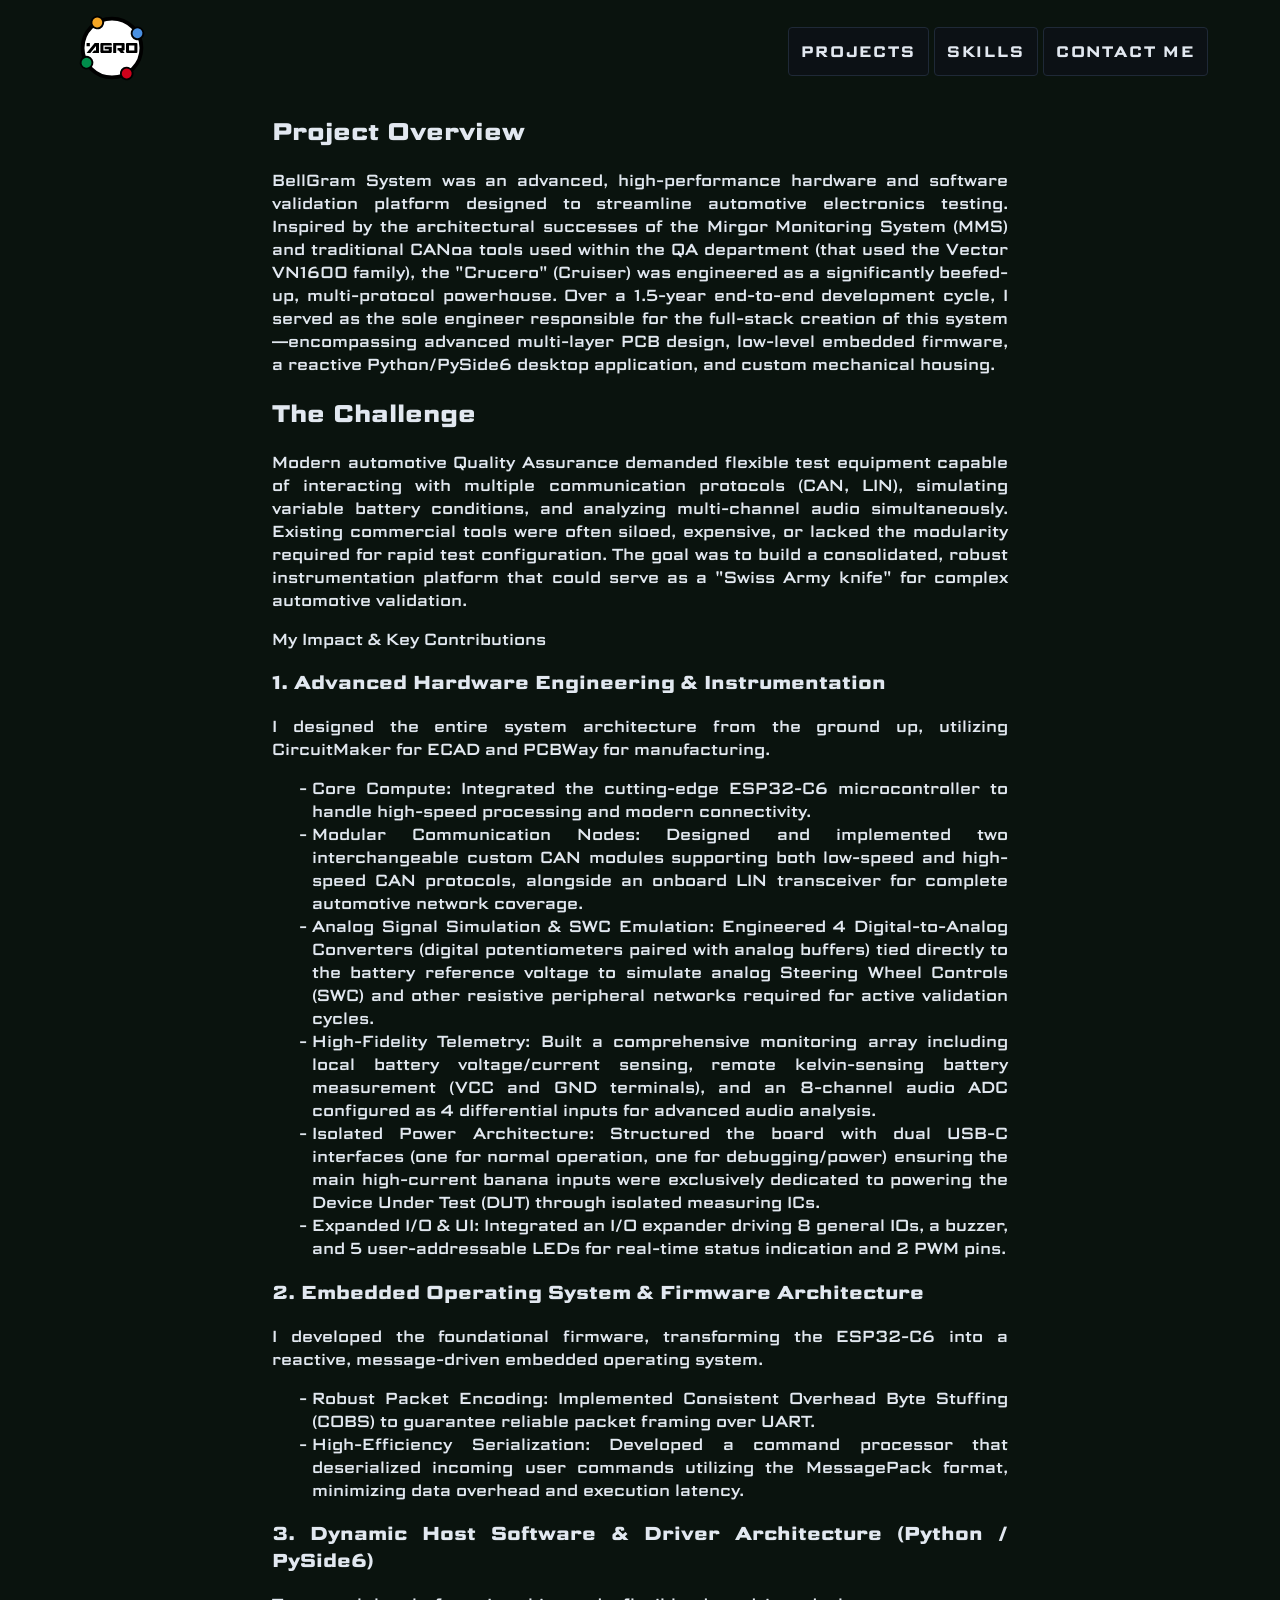
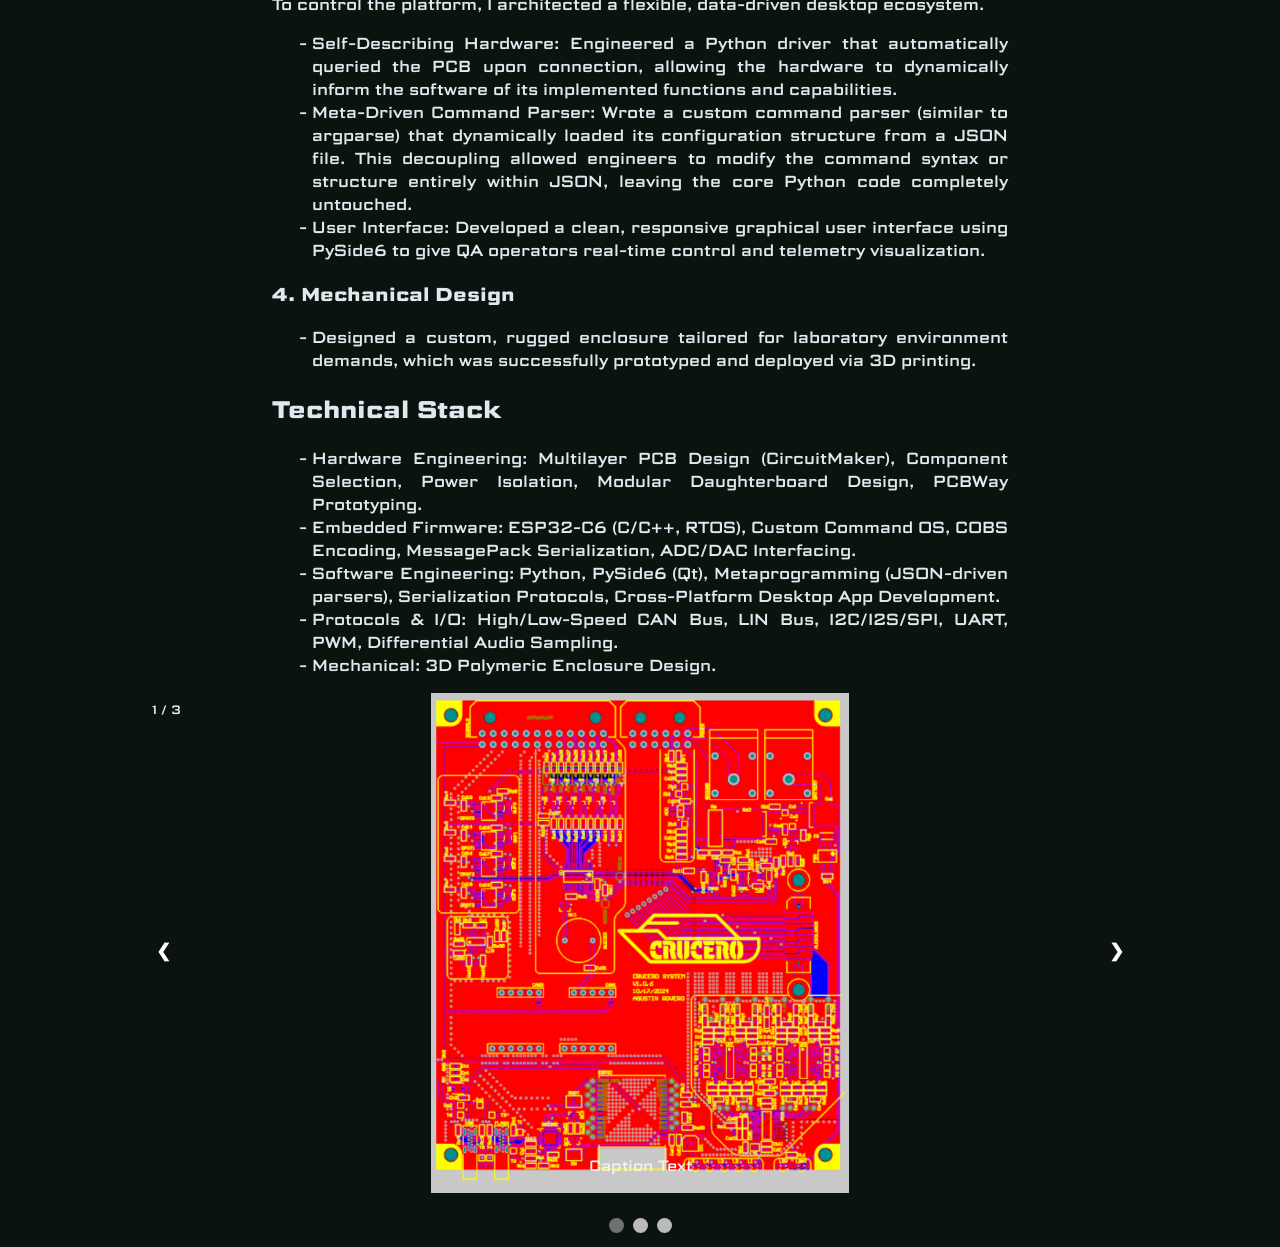
==== bellgram.html @ 6bb95cd0 "Making changes to the project section." ====
<!doctype html>
<html lang="es">
	<head>
		<meta charset="utf-8" />
		<title>Agustin Rovero</title>
		<link rel="icon" type="image/x-icon" href="/images/favicon/favicon.ico">

		<link rel="preconnect" href="https://googleapis.com">
		<link rel="preconnect" href="https://gstatic.com" crossorigin>
		<!-- Loads full ranges: Weight (100-900), Width (50-200), Slant (-10-0), YOPQ (18-122) -->
		<link rel="preconnect" href="https://fonts.googleapis.com">
		<link rel="preconnect" href="https://fonts.gstatic.com" crossorigin>
		<link href="https://fonts.googleapis.com/css2?family=Courier+Prime:ital,wght@0,400;0,700;1,400;1,700&family=Inconsolata:wght@200..900&family=Science+Gothic:wght@100..900&display=swap" rel="stylesheet">

		<link rel="icon" type="image/png" href="/favicon-96x96.png" sizes="96x96" />
		<link rel="icon" type="image/svg+xml" href="/favicon.svg" />
		<link rel="shortcut icon" href="/favicon.ico" />
		<link rel="apple-touch-icon" sizes="180x180" href="/apple-touch-icon.png" />
		<link rel="manifest" href="/site.webmanifest" />

		<link rel="stylesheet" href="assets/css/styles.css"/>
		<link rel="stylesheet" href="assets/css/header.css"/>
		<link rel="stylesheet" href="assets/css/projects.css"/>
		<link rel="stylesheet" href="assets/css/hero.css"/>
		<link rel="stylesheet" href="assets/css/contact.css"/>
		<link rel="stylesheet" href="assets/css/about.css"/>
		<link rel="stylesheet" href="assets/css/slideshow.css"/>
	</head>


	<!------------------------------------------------------------->

	<body>
	<header class="header">
		<div>
			<img src="assets/images/logo.svg" width="80" height="80">
		</div>

		<div>
			<a href="index.html#projects">
			<button class="pcb-button">
			<span class="btn-text">Projects</span>
			<span class="trace-border"></span>
			</button>
			</a>

			<button class="pcb-button">
			<span class="btn-text">Skills</span>
			<span class="trace-border"></span>
			</button>

			<a href="#contact">
			<button class="pcb-button">
			<span class="btn-text">Contact Me</span>
			<span class="trace-border"></span>
			</button>
			</a>
		</div>
	</header>

	<!------------------------------------------------------------->

	<div class="content" style="margin-left: 200px; margin-right: 200px; text-align: justify">
		<h2>Project Overview</h2>
		<p>BellGram System was an advanced, high-performance hardware and software validation platform designed to streamline automotive electronics testing. Inspired by the architectural successes of the Mirgor Monitoring System (MMS) and traditional CANoa tools used within the QA department (that used the Vector VN1600 family), the "Crucero" (Cruiser) was engineered as a significantly beefed-up, multi-protocol powerhouse. Over a 1.5-year end-to-end development cycle, I served as the sole engineer responsible for the full-stack creation of this system—encompassing advanced multi-layer PCB design, low-level embedded firmware, a reactive Python/PySide6 desktop application, and custom mechanical housing.</p>

		<h2>The Challenge</h2>
		<p>
		Modern automotive Quality Assurance demanded flexible test equipment capable of interacting with multiple communication protocols (CAN, LIN), simulating variable battery conditions, and analyzing multi-channel audio simultaneously. Existing commercial tools were often siloed, expensive, or lacked the modularity required for rapid test configuration. The goal was to build a consolidated, robust instrumentation platform that could serve as a "Swiss Army knife" for complex automotive validation.
		</p>

		</h2>My Impact & Key Contributions</h2>
		<h3>1. Advanced Hardware Engineering & Instrumentation</h3>
		I designed the entire system architecture from the ground up, utilizing CircuitMaker for ECAD and PCBWay for manufacturing.

		<ul class="itemize">
			<li>
				Core Compute: Integrated the cutting-edge ESP32-C6 microcontroller to handle high-speed processing and modern connectivity.
			</li>
			<li>
    			Modular Communication Nodes: Designed and implemented two interchangeable custom CAN modules supporting both low-speed and high-speed CAN protocols, alongside an onboard LIN transceiver for complete automotive network coverage.
			</li>
			<li>
				Analog Signal Simulation & SWC Emulation: Engineered 4 Digital-to-Analog Converters (digital potentiometers paired with analog buffers) tied directly to the battery reference voltage to simulate analog Steering Wheel Controls (SWC) and other resistive peripheral networks required for active validation cycles.
			</li>
			<li>
    			High-Fidelity Telemetry: Built a comprehensive monitoring array including local battery voltage/current sensing, remote kelvin-sensing battery measurement (VCC and GND terminals), and an 8-channel audio ADC configured as 4 differential inputs for advanced audio analysis.
			</li>
			<li>
    			Isolated Power Architecture: Structured the board with dual USB-C interfaces (one for normal operation, one for debugging/power) ensuring the main high-current banana inputs were exclusively dedicated to powering the Device Under Test (DUT) through isolated measuring ICs.
			</li>
			<li>
				Expanded I/O & UI: Integrated an I/O expander driving 8 general IOs, a buzzer, and 5 user-addressable LEDs for real-time status indication and 2 PWM pins.
			</li>
		</ul>

		<h3>2. Embedded Operating System & Firmware Architecture</h3>
		I developed the foundational firmware, transforming the ESP32-C6 into a reactive, message-driven embedded operating system.
		<ul class="itemize">
			<li>
				Robust Packet Encoding: Implemented Consistent Overhead Byte Stuffing (COBS) to guarantee reliable packet framing over UART.
			</li>
			<li>
    			High-Efficiency Serialization: Developed a command processor that deserialized incoming user commands utilizing the MessagePack format, minimizing data overhead and execution latency.
			</li>
		</ul>

		<h3>3. Dynamic Host Software & Driver Architecture (Python / PySide6)</h3>
		To control the platform, I architected a flexible, data-driven desktop ecosystem.

		<UL class="itemize">
			<li>
    			Self-Describing Hardware: Engineered a Python driver that automatically queried the PCB upon connection, allowing the hardware to dynamically inform the software of its implemented functions and capabilities.
			</li>
			<li>
    			Meta-Driven Command Parser: Wrote a custom command parser (similar to argparse) that dynamically loaded its configuration structure from a JSON file. This decoupling allowed engineers to modify the command syntax or structure entirely within JSON, leaving the core Python code completely untouched.
			</li>
			<li>
    			User Interface: Developed a clean, responsive graphical user interface using PySide6 to give QA operators real-time control and telemetry visualization.
			</li>
		</ul>

		<h3>4. Mechanical Design</h3>
		<ul class="itemize">
			<li>
				Designed a custom, rugged enclosure tailored for laboratory environment demands, which was successfully prototyped and deployed via 3D printing.
			</li>
		</ul>



		<h2>Technical Stack</h2>
		<ul class="itemize">
			<li>
				Hardware Engineering: Multilayer PCB Design (CircuitMaker), Component Selection, Power Isolation, Modular Daughterboard Design, PCBWay Prototyping.
			</li>
			<li>
				Embedded Firmware: ESP32-C6 (C/C++, RTOS), Custom Command OS, COBS Encoding, MessagePack Serialization, ADC/DAC Interfacing.
			</li>
			<li>
				Software Engineering: Python, PySide6 (Qt), Metaprogramming (JSON-driven parsers), Serialization Protocols, Cross-Platform Desktop App Development.
			</li>
			<li>
				Protocols & I/O: High/Low-Speed CAN Bus, LIN Bus, I2C/I2S/SPI, UART, PWM, Differential Audio Sampling.
			</li>
			<li>
				Mechanical: 3D Polymeric Enclosure Design.
			</li>
		</ul>
	</div>









	<!------------------------------------------------------------->


	<div class="slideshow-container">

	<div class="mySlides fade">
		<div class="numbertext">1 / 3</div>
		<img src="assets/images/Crucero/PCB_Top_View.PNG">
		<div class="text">Caption Text</div>
	</div>

	<div class="mySlides fade">
		<div class="numbertext">2 / 3</div>
		<img src="https://picsum.photos/id/10/300/200">
		<div class="text">Caption Two</div>
	</div>

	<div class="mySlides fade">
		<div class="numbertext">3 / 3</div>
		<img src="https://picsum.photos/id/10/300/200">
		<div class="text">Caption Three</div>
	</div>

	<!-- Next and previous buttons -->
	<a class="prev" onclick="plusSlides(-1)">&#10094;</a>
	<a class="next" onclick="plusSlides(1)">&#10095;</a>
	</div>

	<br>

	<!-- The dots/circles -->
	<div style="text-align:center">
		<span class="dot" onclick="currentSlide(1)"></span>
		<span class="dot" onclick="currentSlide(2)"></span>
		<span class="dot" onclick="currentSlide(3)"></span>
	</div>








	<script src="assets/js/slideshow.js"></script>
	</body>
</html>
---- assets/css/styles.css ----
:root {


	--reference-color: hsl(134, 81%, 48%);
	--primaty-color: #17de46;

	--color-1: #17DE45;
	--color-2: #de17b0;

	--color-50: #E8FDED;
	--color-100: #BEF8CC;
	--color-200: #95F4AB;
	--color-300: #6BEF8A;
	--color-400: #42EB69;
	--color-500: #17DE46;
	--color-600: #14BD3B;
	--color-700: #10942E;
	--color-800: #0B6A21;
	--color-900: #074114;
	--color-950: #021707;




	--c-background: #0A130E;
	--c-card-background: #121E17;
	--c-primary: #00A859;
	--c-secondary: #00D2D3;
	--c-text: #F4F6F8;

	--main-font: "Science Gothic", sans-serif;

	--section-sep: 50px;
	--side-margin: 64px;

	--section-vertical-gap: 16px;
	--section-horizontal-gap: 32px;
}

*{

    font-family: var(--main-font);
	color: var(--text-color);
	text-decoration: none;
}

html {
	scroll-behavior: smooth;
}

body{
	background-color: var(--c-background);

	font-family: var(--main-font);
	color: var(--c-text);
}

.content {
	padding: 0 var(--side-margin);
}


.eyebrow {
	/* align-self: center; */
	display: flex;
	flex-direction: row;
	justify-content: center;
	align-items: center;
	flex-grow: 0;

	border: 1px solid var(--c-secondary);
    color: var(--c-secondary);
    background: var(--c-card-background);

	font-size: 12px;
	font-style: normal;
	font-weight: 400;
	line-height: normal;
	letter-spacing: 0px;
	text-align: left;

	padding: 4px 8px;
	border-radius: 32px;
	gap: 4px;

	.dot {
		width: 10px;
		height: 10px;

		border-radius: 50%;        /* Makes it a perfect circle */
		display: inline-block;     /* Allows behavior like text */

		background-color: var(--c-secondary);
    	box-shadow: 0 0 8px var(--c-secondary); /* Subtle glow effect */
	}
}
---- assets/css/header.css ----
.header {
	position: sticky;
	top: 0;
	z-index: 1000;
	background-color: var(--c-background);
	display: flex;
	flex-direction: row;
	justify-content: space-between;
	align-items: center;
	padding: 0 var(--side-margin);
}

/**************************************************************/

/* Styling variables for easy customization */
:root {
  --pcb-bg: #0d1117; /* Dark theme background */
  --copper-trace: #1f2937; /* Inactive trace color (dark gray/copper) */
  --current-glow: #00ffcc; /* Active current color (cyberpunk cyan/electric green) */
  --text-color: #e2e8f0; /* Default text color */
}

/* 1. The Button Container (No hardcoded width or height) */
.pcb-button {
  position: relative;
  display: inline-flex;
  align-items: center;
  justify-content: center;
  padding: 12px 12px; /* Pad naturally - size adapts to content */
  background: rgba(13, 17, 23, 0.8); /* Semi-transparent dark backing */
  border: 1px solid var(--copper-trace);
  border-radius: 4px; /* Crisp, professional geometric corners */
  cursor: pointer;
  overflow: hidden;
  transition: all 0.4s cubic-bezier(0.25, 0.8, 0.25, 1);
  outline: none;
}

/* 2. Button Text styling */
.pcb-button .btn-text {
  /* font-family: "Courier New", Courier, monospace; Tech/Engineering vibe */
  font-size: 0.95rem;
  font-weight: 600;
  letter-spacing: 0.12em;
  text-transform: uppercase;
  color: var(--text-color);
  z-index: 2; /* Keeps text above the glow layer */
  transition:
    color 0.3s ease,
    text-shadow 0.3s ease;
}

/* 3. The Responsive Trace Effect Layer */
.pcb-button .trace-border {
  position: absolute;
  inset: 0; /* Stretches exactly to whatever size the button is */
  z-index: 1;
  pointer-events: none; /* Allows clicks to pass through to the button */
}

/* The pseudo-elements act as the "electrons" traveling the circuit traces */
.pcb-button .trace-border::before,
.pcb-button .trace-border::after {
  content: "";
  position: absolute;
  width: 100%;
  height: 100%;
  top: 0;
  left: 0;
  box-sizing: border-box;
  border-radius: 4px;
}

/* Top and Right Trace */
.pcb-button .trace-border::before {
  border-top: 2px solid transparent;
  border-right: 2px solid transparent;
  transform: scale(0);
  transform-origin: left top;
  transition:
    transform 0.2s ease-out,
    border-color 0s 0.2s;
}

/* Bottom and Left Trace */
.pcb-button .trace-border::after {
  border-bottom: 2px solid transparent;
  border-left: 2px solid transparent;
  transform: scale(0);
  transform-origin: right bottom;
  transition:
    transform 0.2s ease-out,
    border-color 0s 0.2s;
}

/* --- THE HOVER STATE (The current flows) --- */

.pcb-button:hover {
  border-color: transparent; /* Hides static border to let the glowing traces pop */
  box-shadow:
    0 0 15px rgba(0, 255, 204, 0.15),
    inset 0 0 10px rgba(0, 255, 204, 0.05);
}

/* Light up the text */
.pcb-button:hover .btn-text {
  color: var(--current-glow);
  text-shadow: 0 0 8px rgba(0, 255, 204, 0.6);
}

/* Trigger trace movement */
.pcb-button:hover .trace-border::before {
  border-top-color: var(--current-glow);
  border-right-color: var(--current-glow);
  transform: scale(1);
  /* Traces run sequentially */
  transition:
    border-color 0s,
    transform 0.2s ease-out;
}

.pcb-button:hover .trace-border::after {
  border-bottom-color: var(--current-glow);
  border-left-color: var(--current-glow);
  transform: scale(1);
  /* Bottom-left trace fires slightly after top-right */
  transition:
    border-color 0s 0.15s,
    transform 0.2s ease-out 0.15s;
}
---- assets/css/projects.css ----
.projects-section {
	display: flex;
	flex-direction: column;
	justify-content: center;
	align-items: start;
	padding: var(--section-sep) 0px 0px;
	text-align: center;
	gap: var(--section-vertical-gap);
}

.projects-section-title {
	font-size: 32px;
	font-weight: bold;
}

.projects-section-description {
	font-size: 14px;
	font-weight: medium;
}

.projects {
	display: flex;
	flex-wrap: wrap;
	gap: 15px;
}

.projects > a {
	flex: 1 1 calc((100% - 30px) / 3);
	max-width: calc((100% - 30px) / 3);
}

@media (max-width: 768px) {
	.projects > a {
		flex-basis: calc((100% - 15px) / 2);
		max-width: calc((100% - 15px) / 2);
	}
}

@media (max-width: 480px) {
	.projects > a {
		flex-basis: 100%;
		max-width: 100%;
	}
}

.project-card-tags {
	display: flex;
	flex-direction: row;
	justify-content: space-between;
	gap: 4px;
	font-size: 10px;
	font-weight: normal;
}

.project-card-title {
	font-size: 24px;
	font-weight: bold;
}

.project-card-description {
	font-size: 12px;
	font-weight: normal;
}

.chip-group {
  display: flex;
  flex-direction: row;
  justify-content: center;
  flex-wrap: wrap;
  gap: 8px;
  padding: 8px 0px 0px 0px;
}

.chip {
  align-self: center;
  display: flex;
  font-size: 10px;
  font-style: normal;
  font-weight: 400;
  line-height: normal;
  letter-spacing: 0px;
  text-align: left;
  background-color: #000;
  padding: 4px 8px;
  border-radius: 32px;
}

/**************************************************************/












/* 1. The perspective wrapper */
.flip-card-wrapper {
  perspective: 1000px;
  width: 100%;
  /* REMOVED: No fixed height here anymore! */
}

/* 2. The physical card container */
.project-card {
	position: relative;
	width: 100%;
	transform-style: preserve-3d;
	transition: transform 0.8s cubic-bezier(0.19, 1, 0.22, 1);
	cursor: pointer;
}

/* The Trigger */
.flip-card-wrapper:hover .project-card {
	transform: rotateY(180deg);
}

/* 3. Front Face (The Content Anchor) */
.flip-card-front {
	position: relative; /* CHANGED: It now takes up physical space and dictates the height */
	width: 100%;
	-webkit-backface-visibility: hidden;
	backface-visibility: hidden;

	display: flex;
	flex-direction: column;
	background-color: var(--c-card-background);
	border: 1px solid var(--c-primary);
	border-radius: 16px;
	overflow: hidden;
	gap: 4px;
}

/* 4. Rear Face (The Shadow Layer) */
.flip-card-back {
	position: absolute; /* Keeps this layer glued to the front's dimensions */
	top: 0;
	left: 0;
	width: 100%;
	height: 100%; /* Stretches to exactly match the height of the front face */
	-webkit-backface-visibility: hidden;
	backface-visibility: hidden;
	z-index: 1;
	transform: rotateY(180deg) ;

	display: flex;
	flex-direction: column;
	justify-content: center;
	align-items: center;

	background-color: var(--c-card-background);
	color: #000000;
	border: 1px solid var(--c-primary);
	border-radius: 16px;
	overflow: hidden;
	gap: 4px;
}

/* Image behavior adjustment */
.flip-card-front img {
	width: 100%;
	height: auto; /* Lets the image size naturally scale */
	object-fit: cover;
}

/**************************************************************/

.itemize {
	list-style-type: '- ';
	/* padding-left: 30px; */
}
---- assets/css/hero.css ----
.hero-section {
	display: flex;
	flex-direction: row;
	justify-content: flex-start;
	align-items: stretch;
	margin: var(--section-sep) 0px 0px;
	text-align: center;
	flex-wrap: nowrap;
	gap: var(section-horizontal-gap);
}

.hero-section-title {
	font-size: 42px;
	font-weight: bold;
}

.hero-section-description {
	font-size: 16px;
	font-weight: medium;
}

.hero-card {
	display: flex;
	flex-direction: column;
	justify-content: flex-start;
	align-items: flex-start;
	text-align: start;
	border-radius: 24px;
	border: 1px solid var(--c-primary);
	background-color: var(--c-card-background);
	padding: 16px;
	gap: 8px;
}

.hero-card-title {
	font-size: 16px;
	font-weight: bold;
}

.hero-card-description {
	font-size: 12px;
	font-weight: medium;
}

/**************************************************************/

.stat-section {
	display: flex;
	flex-direction: row;
	justify-content: flex-start;
	align-items: stretch;
	text-align: center;
	flex-wrap: nowrap;
	gap: 16px;
}

.stat-card {
	display: flex;
	flex-direction: column;
	justify-content: flex-start;
	align-items: flex-start;
	text-align: left;
	border-radius: 24px;
	border: 1px solid var(--c-primary);
	background: var(--c-card-background);
	padding: 16px;
}

.stat-card-title {
	font-size: 24px;
	font-weight: bold;
	color: var(--c-secondary);
}

.stat-card-description {
	font-size: 16px;
	font-weight: medium;
}
---- assets/css/contact.css ----
.contact-section {
	display: flex;
	flex-direction: row;
	justify-content: flex-start;
	align-items: flex-start;
	margin: var(--section-sep) 0px var(--section-sep);
	text-align: center;
	flex-wrap: nowrap;
	gap: 32px;
}

.contact-section-title {
	font-size: 32px;
	font-weight: bold;
	text-align: left;
}

.contact-section-description {
	font-size: 14px;
	font-weight: medium;
	text-align: left;
}

.contact-button {
	display: flex;
	flex-direction: row;
	justify-content: center;
	align-items: center;
	background-color: var--c-card-background;
	border: 1px solid var(--c-primary);
	border-radius: 24px;
	padding: 16px;
	font-size: 16px;

	/* Pushes the last item to the far right */
	& > *:last-child {
		margin-left: auto;
	}
}
---- assets/css/about.css ----
.about-section {
	display: flex;
	flex-direction: row;
	justify-content: flex-start;
	align-items: flex-start;
	margin: var(--section-sep) 0px 0px;
	text-align: center;
	flex-wrap: nowrap;
	gap: 32px;
}
---- assets/css/slideshow.css ----
* {box-sizing:border-box}

/* Slideshow container */
.slideshow-container {
  max-width: 1000px;
  position: relative;
  margin: auto;
}

/* Hide the images by default */
.mySlides {
  display: none;
}

/* Center images within the slides */
.slideshow-container .mySlides img {
  display: block;      /* Forces the image to be a block element */
  margin: 0 auto;      /* Centers the block element horizontally */
  object-fit: cover;   /* Ensures aspect ratio is maintained if widths vary */
  height: 500px;
}

/* Next & previous buttons */
.prev, .next {
  cursor: pointer;
  position: absolute;
  top: 50%;
  width: auto;
  margin-top: -22px;
  padding: 16px;
  color: white;
  font-weight: bold;
  font-size: 18px;
  transition: 0.6s ease;
  border-radius: 0 3px 3px 0;
  user-select: none;
}

/* Position the "next button" to the right */
.next {
  right: 0;
  border-radius: 3px 0 0 3px;
}

/* On hover, add a black background color with a little bit see-through */
.prev:hover, .next:hover {
  background-color: rgba(0,0,0,0.8);
}

/* Caption text */
.text {
  color: #f2f2f2;
  font-size: 15px;
  padding: 8px 12px;
  position: absolute;
  bottom: 8px;
  width: 100%;
  text-align: center;
}

/* Number text (1/3 etc) */
.numbertext {
  color: #f2f2f2;
  font-size: 12px;
  padding: 8px 12px;
  position: absolute;
  top: 0;
}

/* The dots/bullets/indicators */
.dot {
  cursor: pointer;
  height: 15px;
  width: 15px;
  margin: 0 2px;
  background-color: #bbb;
  border-radius: 50%;
  display: inline-block;
  transition: background-color 0.6s ease;
}

.active, .dot:hover {
  background-color: #717171;
}

/* Fading animation */
.fade {
  animation-name: fade;
  animation-duration: 1.5s;
}

@keyframes fade {
  from {opacity: .4}
  to {opacity: 1}
}
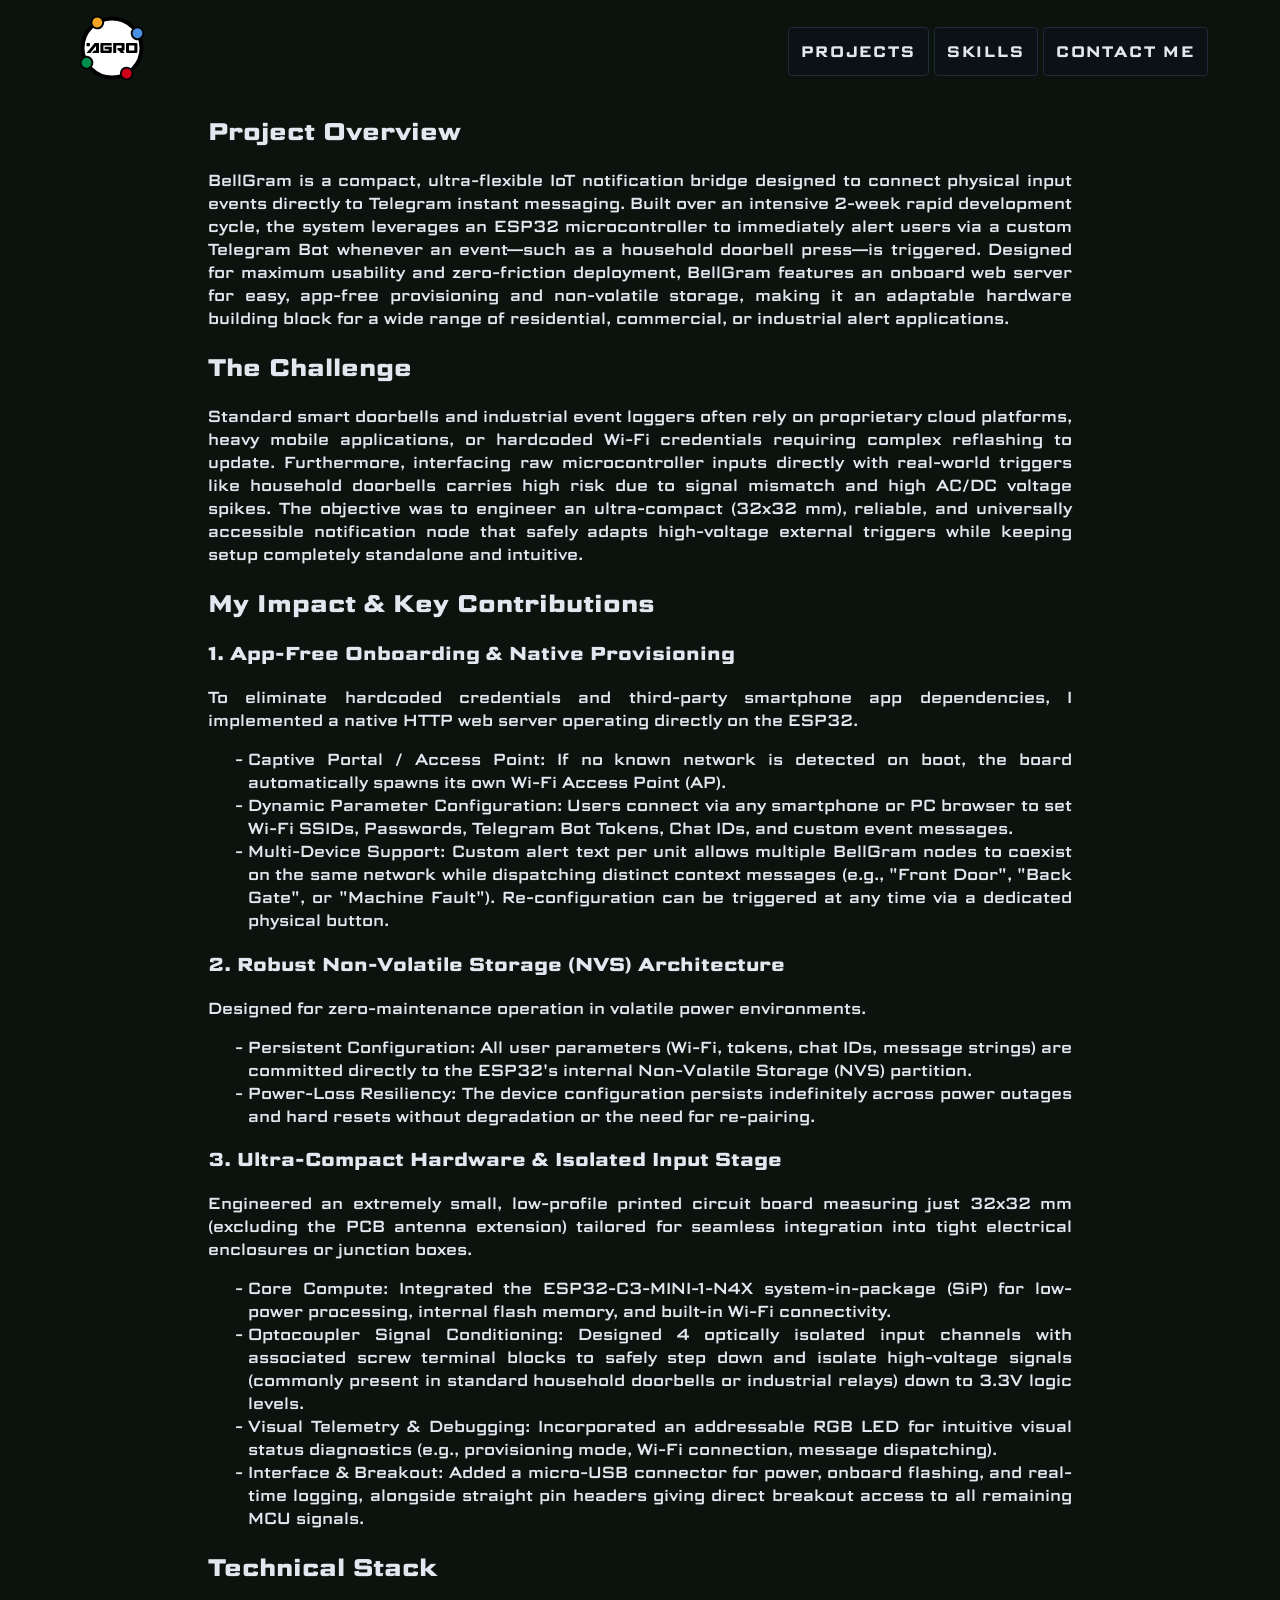
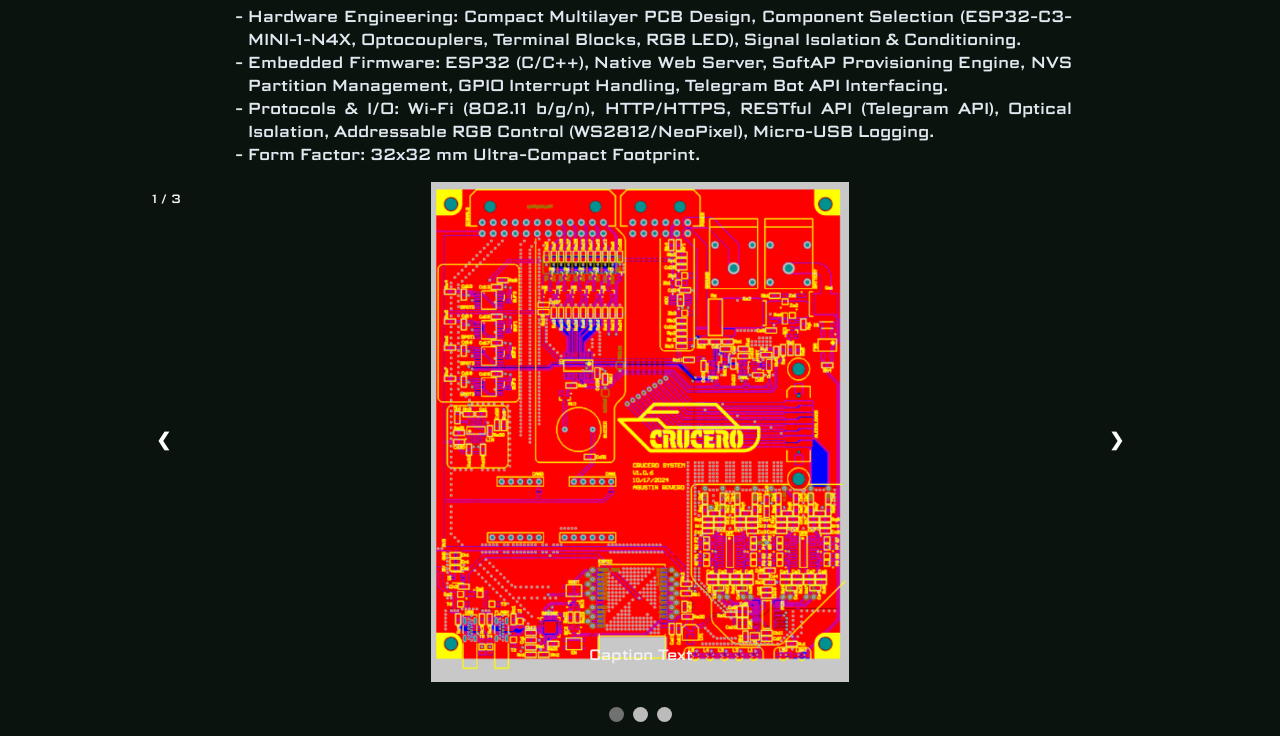
==== commit 9b68232e: "Added BellGram page." ====
--- a/bellgram.html
+++ b/bellgram.html
@@ -62,68 +62,57 @@
 
 	<div class="content" style="margin-left: 200px; margin-right: 200px; text-align: justify">
 		<h2>Project Overview</h2>
-		<p>BellGram System was an advanced, high-performance hardware and software validation platform designed to streamline automotive electronics testing. Inspired by the architectural successes of the Mirgor Monitoring System (MMS) and traditional CANoa tools used within the QA department (that used the Vector VN1600 family), the "Crucero" (Cruiser) was engineered as a significantly beefed-up, multi-protocol powerhouse. Over a 1.5-year end-to-end development cycle, I served as the sole engineer responsible for the full-stack creation of this system—encompassing advanced multi-layer PCB design, low-level embedded firmware, a reactive Python/PySide6 desktop application, and custom mechanical housing.</p>
+		<p>
+			BellGram is a compact, ultra-flexible IoT notification bridge designed to connect physical input events directly to Telegram instant messaging. Built over an intensive 2-week rapid development cycle, the system leverages an ESP32 microcontroller to immediately alert users via a custom Telegram Bot whenever an event—such as a household doorbell press—is triggered. Designed for maximum usability and zero-friction deployment, BellGram features an onboard web server for easy, app-free provisioning and non-volatile storage, making it an adaptable hardware building block for a wide range of residential, commercial, or industrial alert applications.
+		</p>
 
 		<h2>The Challenge</h2>
 		<p>
-		Modern automotive Quality Assurance demanded flexible test equipment capable of interacting with multiple communication protocols (CAN, LIN), simulating variable battery conditions, and analyzing multi-channel audio simultaneously. Existing commercial tools were often siloed, expensive, or lacked the modularity required for rapid test configuration. The goal was to build a consolidated, robust instrumentation platform that could serve as a "Swiss Army knife" for complex automotive validation.
+			Standard smart doorbells and industrial event loggers often rely on proprietary cloud platforms, heavy mobile applications, or hardcoded Wi-Fi credentials requiring complex reflashing to update. Furthermore, interfacing raw microcontroller inputs directly with real-world triggers like household doorbells carries high risk due to signal mismatch and high AC/DC voltage spikes. The objective was to engineer an ultra-compact (32x32 mm), reliable, and universally accessible notification node that safely adapts high-voltage external triggers while keeping setup completely standalone and intuitive.
 		</p>
 
-		</h2>My Impact & Key Contributions</h2>
-		<h3>1. Advanced Hardware Engineering & Instrumentation</h3>
-		I designed the entire system architecture from the ground up, utilizing CircuitMaker for ECAD and PCBWay for manufacturing.
+		<h2>My Impact & Key Contributions</h2>
+		<h3>1. App-Free Onboarding & Native Provisioning</h3>
+		To eliminate hardcoded credentials and third-party smartphone app dependencies, I implemented a native HTTP web server operating directly on the ESP32.
 
 		<ul class="itemize">
 			<li>
-				Core Compute: Integrated the cutting-edge ESP32-C6 microcontroller to handle high-speed processing and modern connectivity.
+				Captive Portal / Access Point: If no known network is detected on boot, the board automatically spawns its own Wi-Fi Access Point (AP).
 			</li>
 			<li>
-    			Modular Communication Nodes: Designed and implemented two interchangeable custom CAN modules supporting both low-speed and high-speed CAN protocols, alongside an onboard LIN transceiver for complete automotive network coverage.
+    			Dynamic Parameter Configuration: Users connect via any smartphone or PC browser to set Wi-Fi SSIDs, Passwords, Telegram Bot Tokens, Chat IDs, and custom event messages.
 			</li>
 			<li>
-				Analog Signal Simulation & SWC Emulation: Engineered 4 Digital-to-Analog Converters (digital potentiometers paired with analog buffers) tied directly to the battery reference voltage to simulate analog Steering Wheel Controls (SWC) and other resistive peripheral networks required for active validation cycles.
-			</li>
-			<li>
-    			High-Fidelity Telemetry: Built a comprehensive monitoring array including local battery voltage/current sensing, remote kelvin-sensing battery measurement (VCC and GND terminals), and an 8-channel audio ADC configured as 4 differential inputs for advanced audio analysis.
-			</li>
-			<li>
-    			Isolated Power Architecture: Structured the board with dual USB-C interfaces (one for normal operation, one for debugging/power) ensuring the main high-current banana inputs were exclusively dedicated to powering the Device Under Test (DUT) through isolated measuring ICs.
-			</li>
-			<li>
-				Expanded I/O & UI: Integrated an I/O expander driving 8 general IOs, a buzzer, and 5 user-addressable LEDs for real-time status indication and 2 PWM pins.
+				Multi-Device Support: Custom alert text per unit allows multiple BellGram nodes to coexist on the same network while dispatching distinct context messages (e.g., "Front Door", "Back Gate", or "Machine Fault"). Re-configuration can be triggered at any time via a dedicated physical button.
 			</li>
 		</ul>
 
-		<h3>2. Embedded Operating System & Firmware Architecture</h3>
-		I developed the foundational firmware, transforming the ESP32-C6 into a reactive, message-driven embedded operating system.
+		<h3>2. Robust Non-Volatile Storage (NVS) Architecture</h3>
+		Designed for zero-maintenance operation in volatile power environments.
 		<ul class="itemize">
 			<li>
-				Robust Packet Encoding: Implemented Consistent Overhead Byte Stuffing (COBS) to guarantee reliable packet framing over UART.
+				Persistent Configuration: All user parameters (Wi-Fi, tokens, chat IDs, message strings) are committed directly to the ESP32's internal Non-Volatile Storage (NVS) partition.
 			</li>
 			<li>
-    			High-Efficiency Serialization: Developed a command processor that deserialized incoming user commands utilizing the MessagePack format, minimizing data overhead and execution latency.
+    			Power-Loss Resiliency: The device configuration persists indefinitely across power outages and hard resets without degradation or the need for re-pairing.
 			</li>
 		</ul>
 
-		<h3>3. Dynamic Host Software & Driver Architecture (Python / PySide6)</h3>
-		To control the platform, I architected a flexible, data-driven desktop ecosystem.
+		<h3>3. Ultra-Compact Hardware & Isolated Input Stage</h3>
+		Engineered an extremely small, low-profile printed circuit board measuring just 32x32 mm (excluding the PCB antenna extension) tailored for seamless integration into tight electrical enclosures or junction boxes.
 
-		<UL class="itemize">
+		<ul class="itemize">
 			<li>
-    			Self-Describing Hardware: Engineered a Python driver that automatically queried the PCB upon connection, allowing the hardware to dynamically inform the software of its implemented functions and capabilities.
+    			Core Compute: Integrated the ESP32-C3-MINI-1-N4X system-in-package (SiP) for low-power processing, internal flash memory, and built-in Wi-Fi connectivity.
 			</li>
 			<li>
-    			Meta-Driven Command Parser: Wrote a custom command parser (similar to argparse) that dynamically loaded its configuration structure from a JSON file. This decoupling allowed engineers to modify the command syntax or structure entirely within JSON, leaving the core Python code completely untouched.
+    			Optocoupler Signal Conditioning: Designed 4 optically isolated input channels with associated screw terminal blocks to safely step down and isolate high-voltage signals (commonly present in standard household doorbells or industrial relays) down to 3.3V logic levels.
 			</li>
 			<li>
-    			User Interface: Developed a clean, responsive graphical user interface using PySide6 to give QA operators real-time control and telemetry visualization.
+    			Visual Telemetry & Debugging: Incorporated an addressable RGB LED for intuitive visual status diagnostics (e.g., provisioning mode, Wi-Fi connection, message dispatching).
 			</li>
-		</ul>
-
-		<h3>4. Mechanical Design</h3>
-		<ul class="itemize">
 			<li>
-				Designed a custom, rugged enclosure tailored for laboratory environment demands, which was successfully prototyped and deployed via 3D printing.
+				Interface & Breakout: Added a micro-USB connector for power, onboard flashing, and real-time logging, alongside straight pin headers giving direct breakout access to all remaining MCU signals.
 			</li>
 		</ul>
 
@@ -132,19 +121,16 @@
 		<h2>Technical Stack</h2>
 		<ul class="itemize">
 			<li>
-				Hardware Engineering: Multilayer PCB Design (CircuitMaker), Component Selection, Power Isolation, Modular Daughterboard Design, PCBWay Prototyping.
+				Hardware Engineering: Compact Multilayer PCB Design, Component Selection (ESP32-C3-MINI-1-N4X, Optocouplers, Terminal Blocks, RGB LED), Signal Isolation & Conditioning.
 			</li>
 			<li>
-				Embedded Firmware: ESP32-C6 (C/C++, RTOS), Custom Command OS, COBS Encoding, MessagePack Serialization, ADC/DAC Interfacing.
+				Embedded Firmware: ESP32 (C/C++), Native Web Server, SoftAP Provisioning Engine, NVS Partition Management, GPIO Interrupt Handling, Telegram Bot API Interfacing.
 			</li>
 			<li>
-				Software Engineering: Python, PySide6 (Qt), Metaprogramming (JSON-driven parsers), Serialization Protocols, Cross-Platform Desktop App Development.
+				Protocols & I/O: Wi-Fi (802.11 b/g/n), HTTP/HTTPS, RESTful API (Telegram API), Optical Isolation, Addressable RGB Control (WS2812/NeoPixel), Micro-USB Logging.
 			</li>
 			<li>
-				Protocols & I/O: High/Low-Speed CAN Bus, LIN Bus, I2C/I2S/SPI, UART, PWM, Differential Audio Sampling.
-			</li>
-			<li>
-				Mechanical: 3D Polymeric Enclosure Design.
+				Form Factor: 32x32 mm Ultra-Compact Footprint.
 			</li>
 		</ul>
 	</div>
--- a/assets/css/styles.css
+++ b/assets/css/styles.css
@@ -38,7 +38,6 @@
 }
 
 *{
-
     font-family: var(--main-font);
 	color: var(--text-color);
 	text-decoration: none;
@@ -56,9 +55,8 @@
 }
 
 .content {
-	padding: 0 var(--side-margin);
+	margin: 0 var(--side-margin);
 }
-
 
 .eyebrow {
 	/* align-self: center; */
--- a/assets/css/hero.css
+++ b/assets/css/hero.css
@@ -6,7 +6,7 @@
 	margin: var(--section-sep) 0px 0px;
 	text-align: center;
 	flex-wrap: nowrap;
-	gap: var(section-horizontal-gap);
+	gap: var(--section-horizontal-gap);
 }
 
 .hero-section-title {
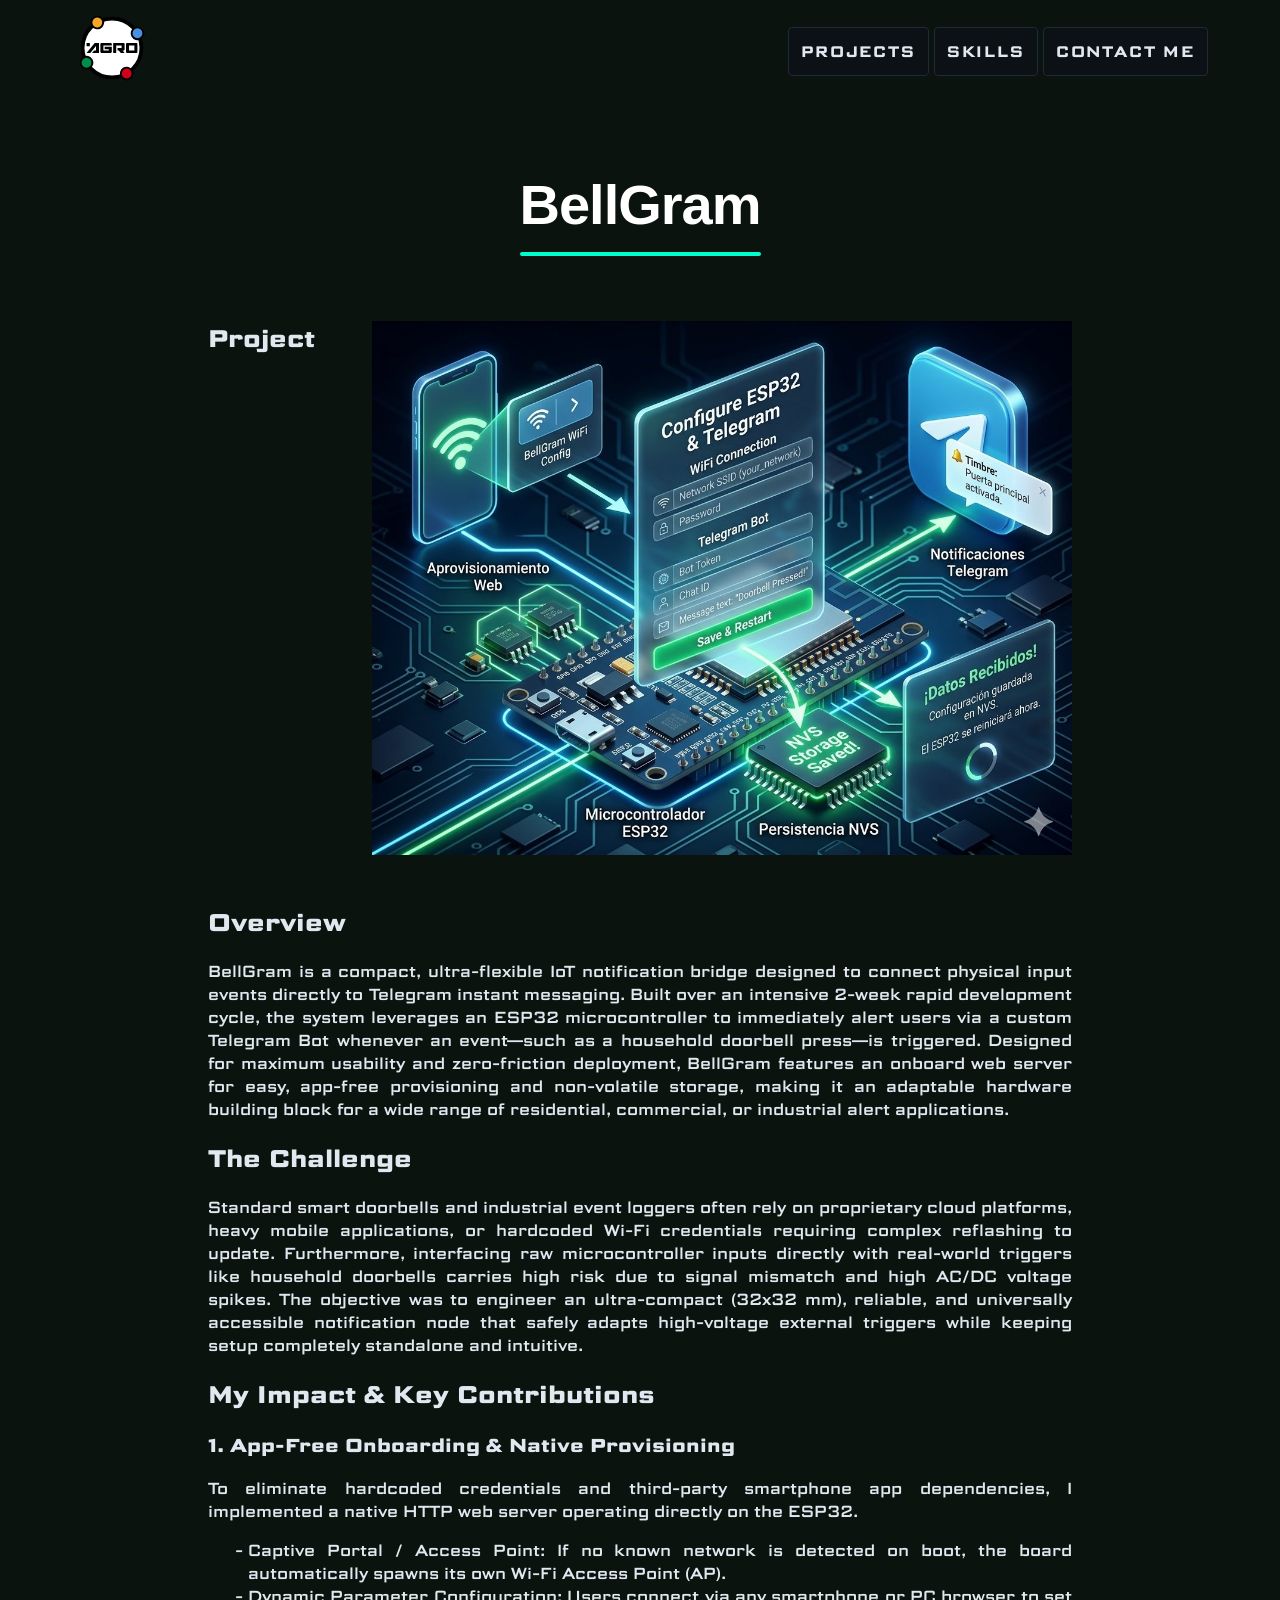
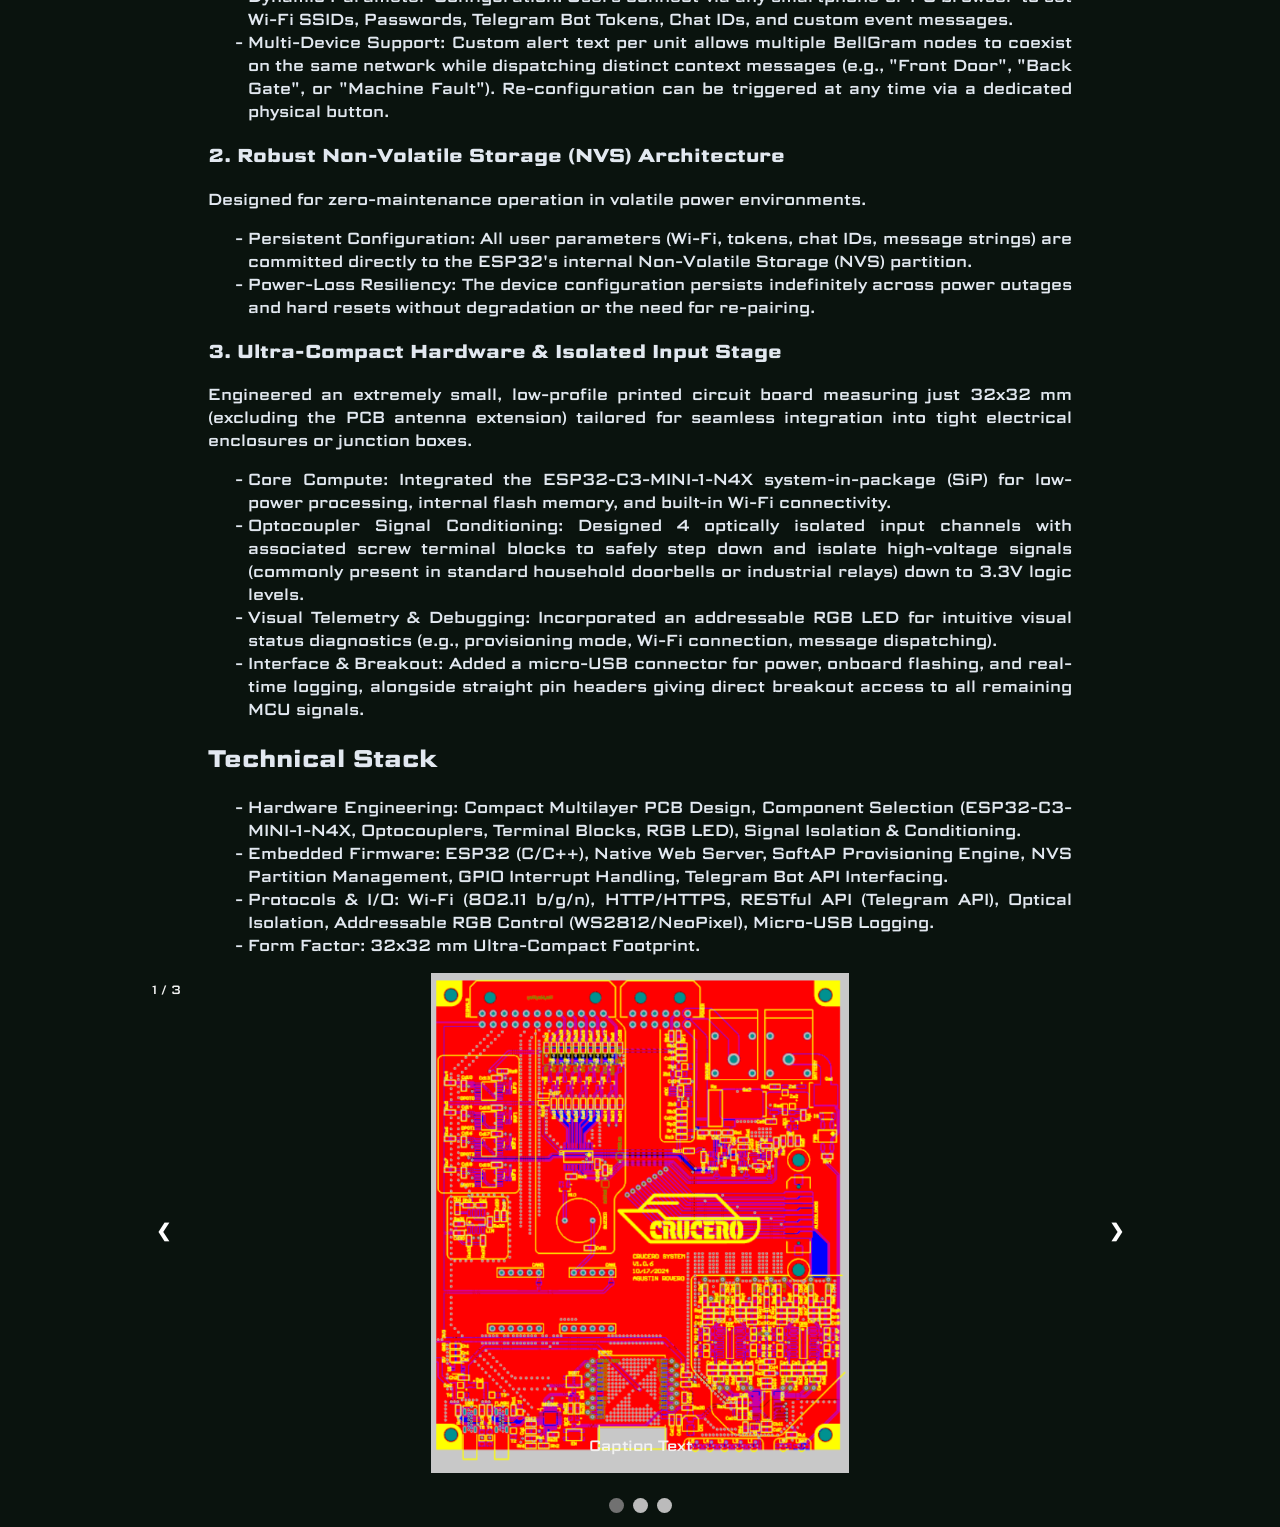
==== commit 775fdce7: "Changed BellGram page." ====
--- a/bellgram.html
+++ b/bellgram.html
@@ -60,7 +60,25 @@
 
 	<!------------------------------------------------------------->
 
+	<div class="content" style="margin-left: 200px; margin-right: 200px; padding: 40px 20px; text-align: center;">
+		<!-- Contenedor intermedio que se ajusta al tamaño de su contenido -->
+		<div style="display: inline-block; text-align: center;">
+			<!-- Título principal -->
+			<h1 style="font-size: 3.5rem; font-weight: 800; background: white; -webkit-background-clip: text; -webkit-text-fill-color: transparent; letter-spacing: -1px; margin-bottom: 15px; font-family: 'Segoe UI', Roboto, Helvetica, Arial, sans-serif;">
+				BellGram
+			</h1>
+			<!-- Divisor Horizontal (ahora ocupa el 100% del ancho del título) -->
+			<hr style="width: 100%; border: 0; height: 4px; background: #00ffcc; border-radius: 2px; margin: 0;">
+		</div>
+	</div>
+
 	<div class="content" style="margin-left: 200px; margin-right: 200px; text-align: justify">
+		<img	src="assets/images/BellGram/BellGram.jpg" 
+				alt="Descripción de la imagen" 
+				class="imagen-superior-derecha"
+				style="width: 700px; height: auto;"
+		>
+
 		<h2>Project Overview</h2>
 		<p>
 			BellGram is a compact, ultra-flexible IoT notification bridge designed to connect physical input events directly to Telegram instant messaging. Built over an intensive 2-week rapid development cycle, the system leverages an ESP32 microcontroller to immediately alert users via a custom Telegram Bot whenever an event—such as a household doorbell press—is triggered. Designed for maximum usability and zero-friction deployment, BellGram features an onboard web server for easy, app-free provisioning and non-volatile storage, making it an adaptable hardware building block for a wide range of residential, commercial, or industrial alert applications.
--- a/assets/css/styles.css
+++ b/assets/css/styles.css
@@ -92,3 +92,16 @@
     	box-shadow: 0 0 8px var(--c-secondary); /* Subtle glow effect */
 	}
 }
+
+
+
+
+
+
+.imagen-superior-derecha {
+    float: right;
+    width: 400px; /* Ajustá el ancho según lo que necesites */
+    height: auto; /* Mantiene la proporción de la imagen */
+    margin-left: 50px; /* Separa el texto para que no quede pegado a la izquierda de la imagen */
+    margin-bottom: 50px; /* Separa el texto que quede abajo */
+}
